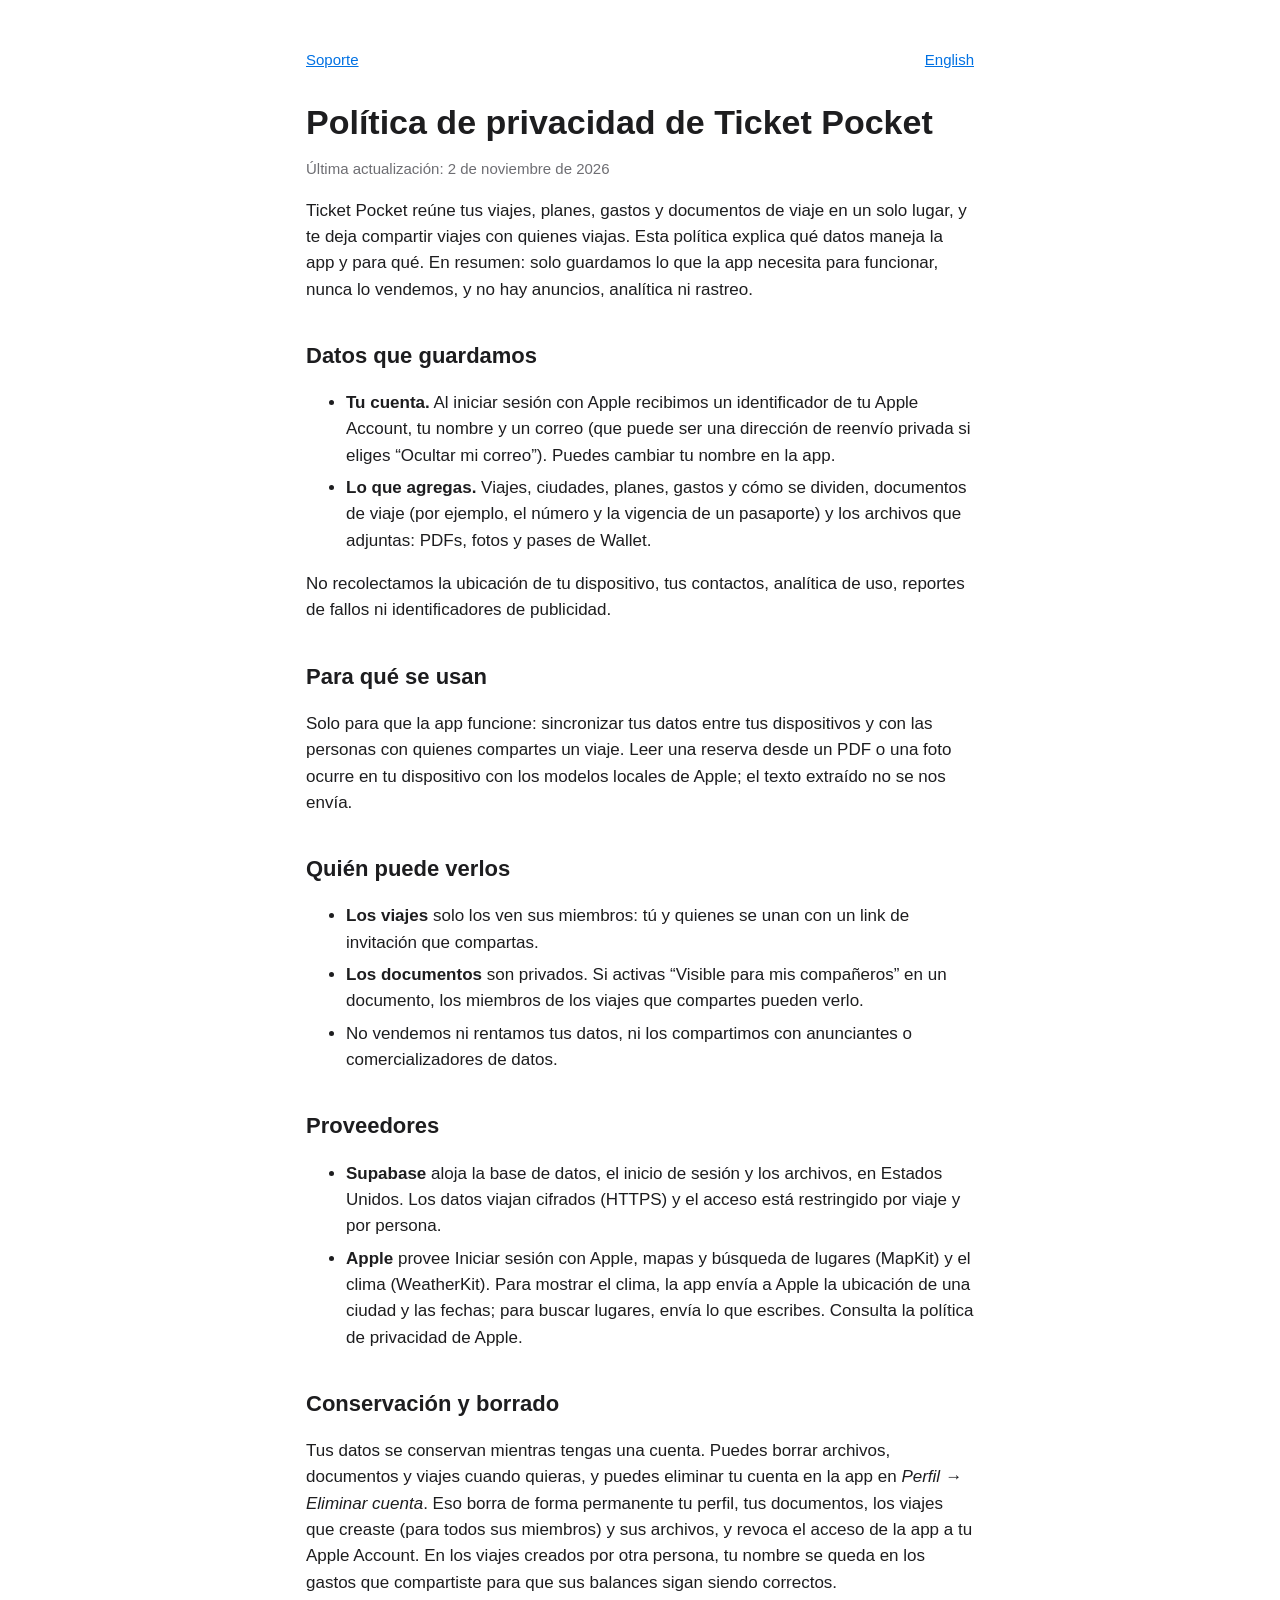
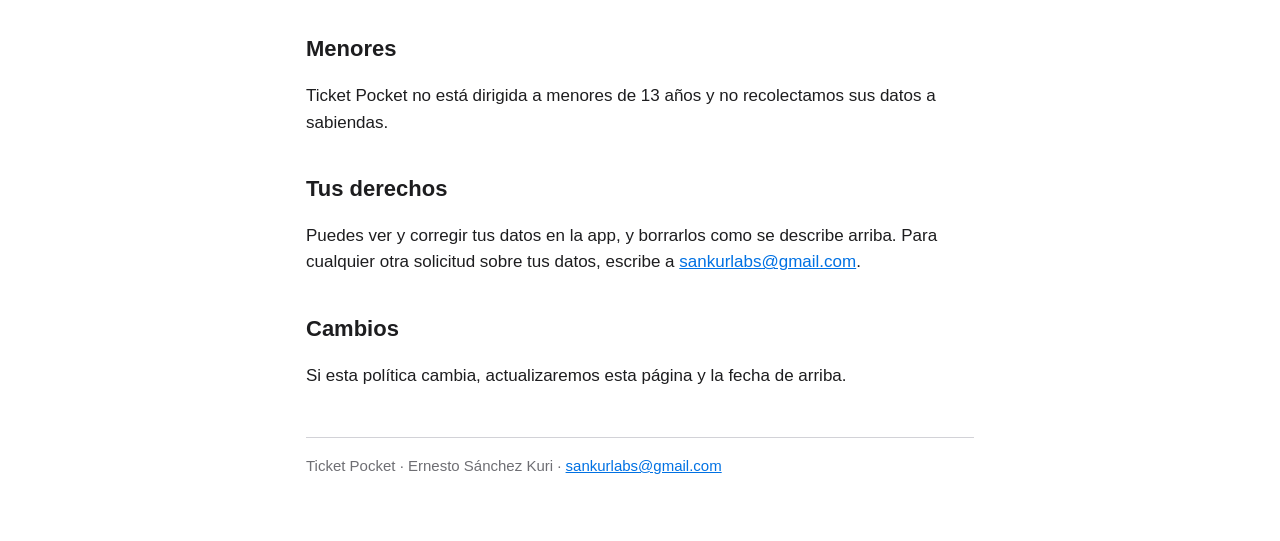
==== ticket-pocket/privacy/es/index.html @ 851bdd75 "Ticket Pocket support and privacy pages" ====
<!doctype html>
<html lang="es">
<head>
  <meta charset="utf-8">
  <meta name="viewport" content="width=device-width, initial-scale=1">
  <title>Ticket Pocket – Política de privacidad</title>
  <link rel="stylesheet" href="/style.css">
</head>
<body>
<main>
  <nav><a href="/ticket-pocket/support/es/">Soporte</a><a href="/ticket-pocket/privacy/" lang="en">English</a></nav>
  <h1>Política de privacidad de Ticket Pocket</h1>
  <p class="updated">Última actualización: 2 de noviembre de 2026</p>

  <p>Ticket Pocket reúne tus viajes, planes, gastos y documentos de viaje en un solo lugar, y te deja
  compartir viajes con quienes viajas. Esta política explica qué datos maneja la app y para qué.
  En resumen: solo guardamos lo que la app necesita para funcionar, nunca lo vendemos, y no hay anuncios,
  analítica ni rastreo.</p>

  <h2>Datos que guardamos</h2>
  <ul>
    <li><strong>Tu cuenta.</strong> Al iniciar sesión con Apple recibimos un identificador de tu Apple
      Account, tu nombre y un correo (que puede ser una dirección de reenvío privada si eliges “Ocultar mi
      correo”). Puedes cambiar tu nombre en la app.</li>
    <li><strong>Lo que agregas.</strong> Viajes, ciudades, planes, gastos y cómo se dividen, documentos de
      viaje (por ejemplo, el número y la vigencia de un pasaporte) y los archivos que adjuntas: PDFs, fotos
      y pases de Wallet.</li>
  </ul>
  <p>No recolectamos la ubicación de tu dispositivo, tus contactos, analítica de uso, reportes de fallos
  ni identificadores de publicidad.</p>

  <h2>Para qué se usan</h2>
  <p>Solo para que la app funcione: sincronizar tus datos entre tus dispositivos y con las personas con
  quienes compartes un viaje. Leer una reserva desde un PDF o una foto ocurre en tu dispositivo con los
  modelos locales de Apple; el texto extraído no se nos envía.</p>

  <h2>Quién puede verlos</h2>
  <ul>
    <li><strong>Los viajes</strong> solo los ven sus miembros: tú y quienes se unan con un link de
      invitación que compartas.</li>
    <li><strong>Los documentos</strong> son privados. Si activas “Visible para mis compañeros” en
      un documento, los miembros de los viajes que compartes pueden verlo.</li>
    <li>No vendemos ni rentamos tus datos, ni los compartimos con anunciantes o comercializadores de
      datos.</li>
  </ul>

  <h2>Proveedores</h2>
  <ul>
    <li><strong>Supabase</strong> aloja la base de datos, el inicio de sesión y los archivos, en Estados
      Unidos. Los datos viajan cifrados (HTTPS) y el acceso está restringido por viaje y por persona.</li>
    <li><strong>Apple</strong> provee Iniciar sesión con Apple, mapas y búsqueda de lugares (MapKit) y el
      clima (WeatherKit). Para mostrar el clima, la app envía a Apple la ubicación de una ciudad y las
      fechas; para buscar lugares, envía lo que escribes. Consulta la política de privacidad de Apple.</li>
  </ul>

  <h2>Conservación y borrado</h2>
  <p>Tus datos se conservan mientras tengas una cuenta. Puedes borrar archivos, documentos y viajes cuando
  quieras, y puedes eliminar tu cuenta en la app en <em>Perfil → Eliminar cuenta</em>. Eso borra de forma
  permanente tu perfil, tus documentos, los viajes que creaste (para todos sus miembros) y sus archivos, y
  revoca el acceso de la app a tu Apple Account. En los viajes creados por otra persona, tu nombre se queda
  en los gastos que compartiste para que sus balances sigan siendo correctos.</p>

  <h2>Menores</h2>
  <p>Ticket Pocket no está dirigida a menores de 13 años y no recolectamos sus datos a sabiendas.</p>

  <h2>Tus derechos</h2>
  <p>Puedes ver y corregir tus datos en la app, y borrarlos como se describe arriba. Para cualquier otra
  solicitud sobre tus datos, escribe a <a href="mailto:sankurlabs@gmail.com">sankurlabs@gmail.com</a>.</p>

  <h2>Cambios</h2>
  <p>Si esta política cambia, actualizaremos esta página y la fecha de arriba.</p>

  <footer>Ticket Pocket · Ernesto Sánchez Kuri · <a href="mailto:sankurlabs@gmail.com">sankurlabs@gmail.com</a></footer>
</main>
</body>
</html>
---- style.css ----
:root {
  --bg: #ffffff;
  --text: #1d1d1f;
  --muted: #6e6e73;
  --accent: #0071e3;
  --line: #d2d2d7;
}
@media (prefers-color-scheme: dark) {
  :root {
    --bg: #000000;
    --text: #f5f5f7;
    --muted: #a1a1a6;
    --accent: #2997ff;
    --line: #424245;
  }
}
* { box-sizing: border-box; }
body {
  margin: 0;
  background: var(--bg);
  color: var(--text);
  font: 17px/1.55 -apple-system, BlinkMacSystemFont, "Segoe UI", Roboto, sans-serif;
}
main { max-width: 700px; margin: 0 auto; padding: 48px 16px 64px; }
nav { display: flex; justify-content: space-between; gap: 16px; font-size: 15px; margin-bottom: 32px; }
a { color: var(--accent); }
h1 { font-size: 34px; line-height: 1.15; margin: 0 0 8px; }
h2 { font-size: 22px; margin: 36px 0 8px; }
.updated, footer { color: var(--muted); font-size: 15px; }
footer { border-top: 1px solid var(--line); margin-top: 48px; padding-top: 16px; }
li { margin-bottom: 6px; }
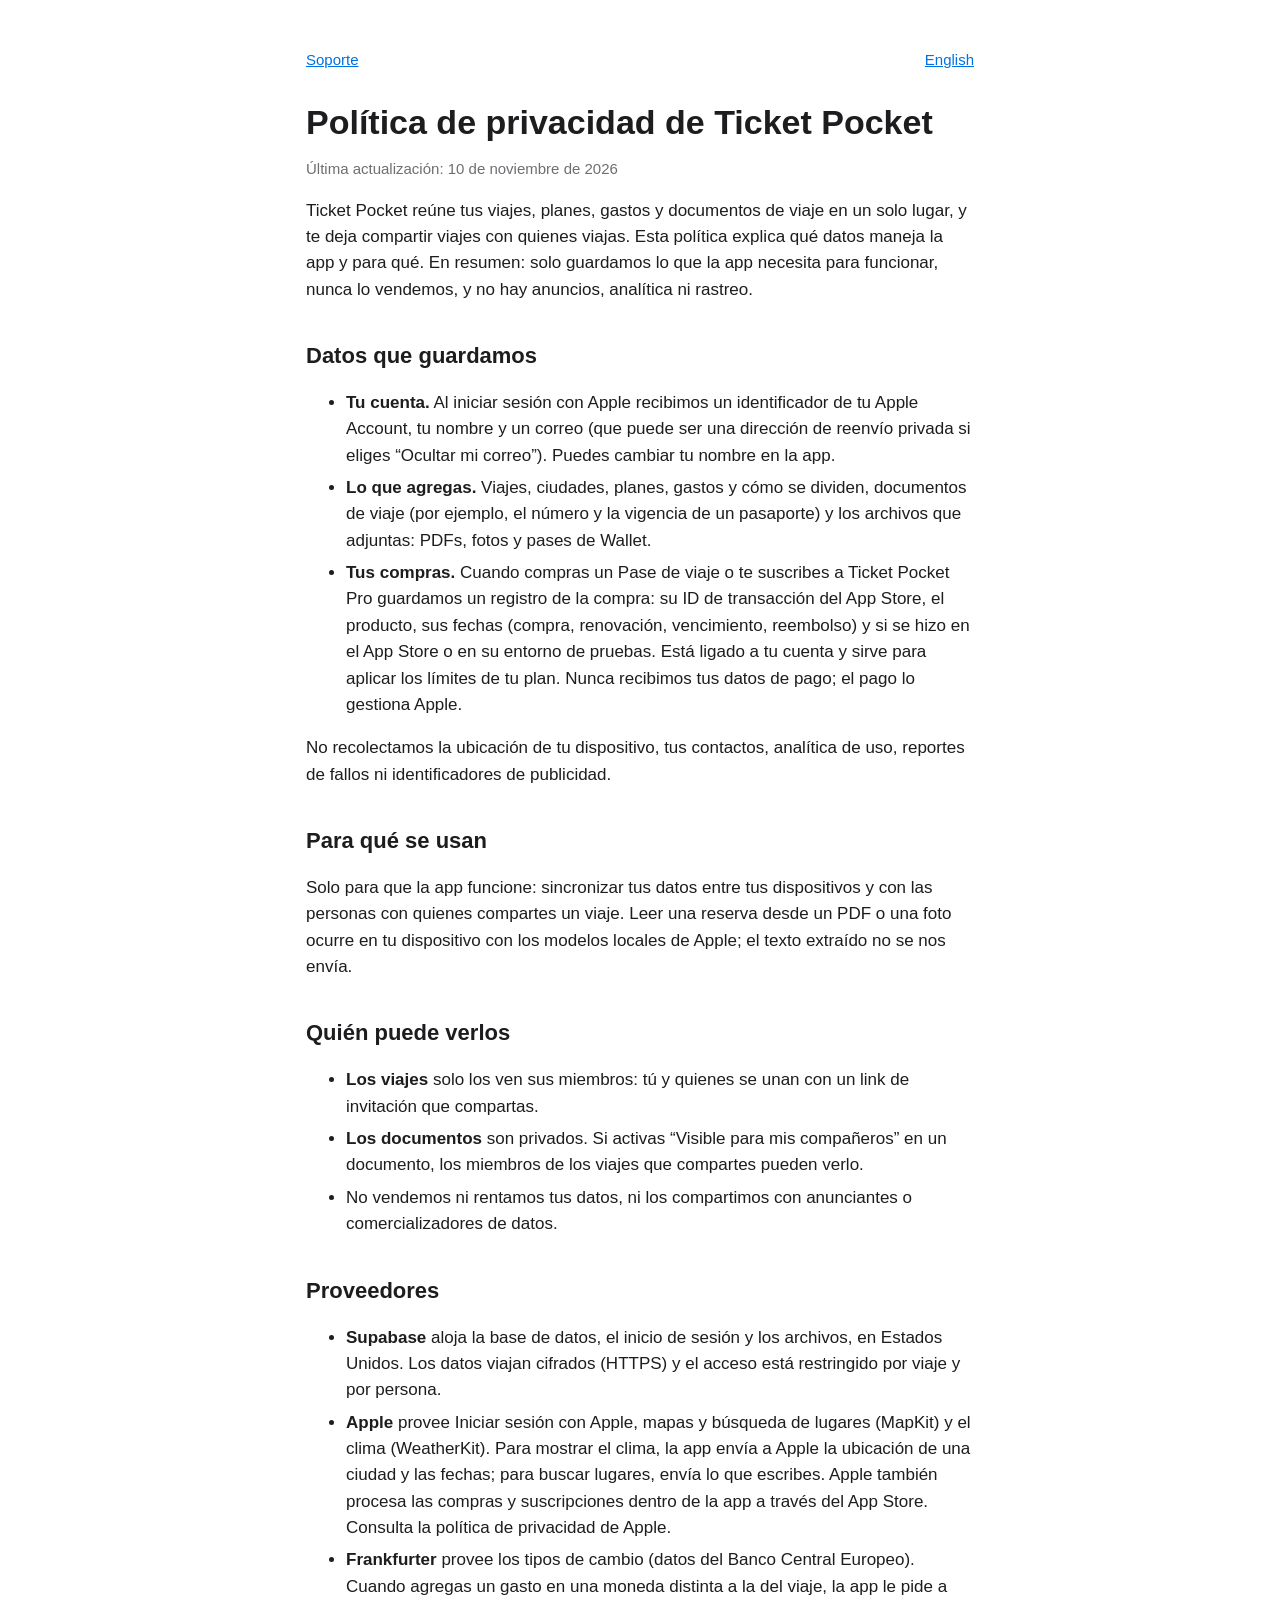
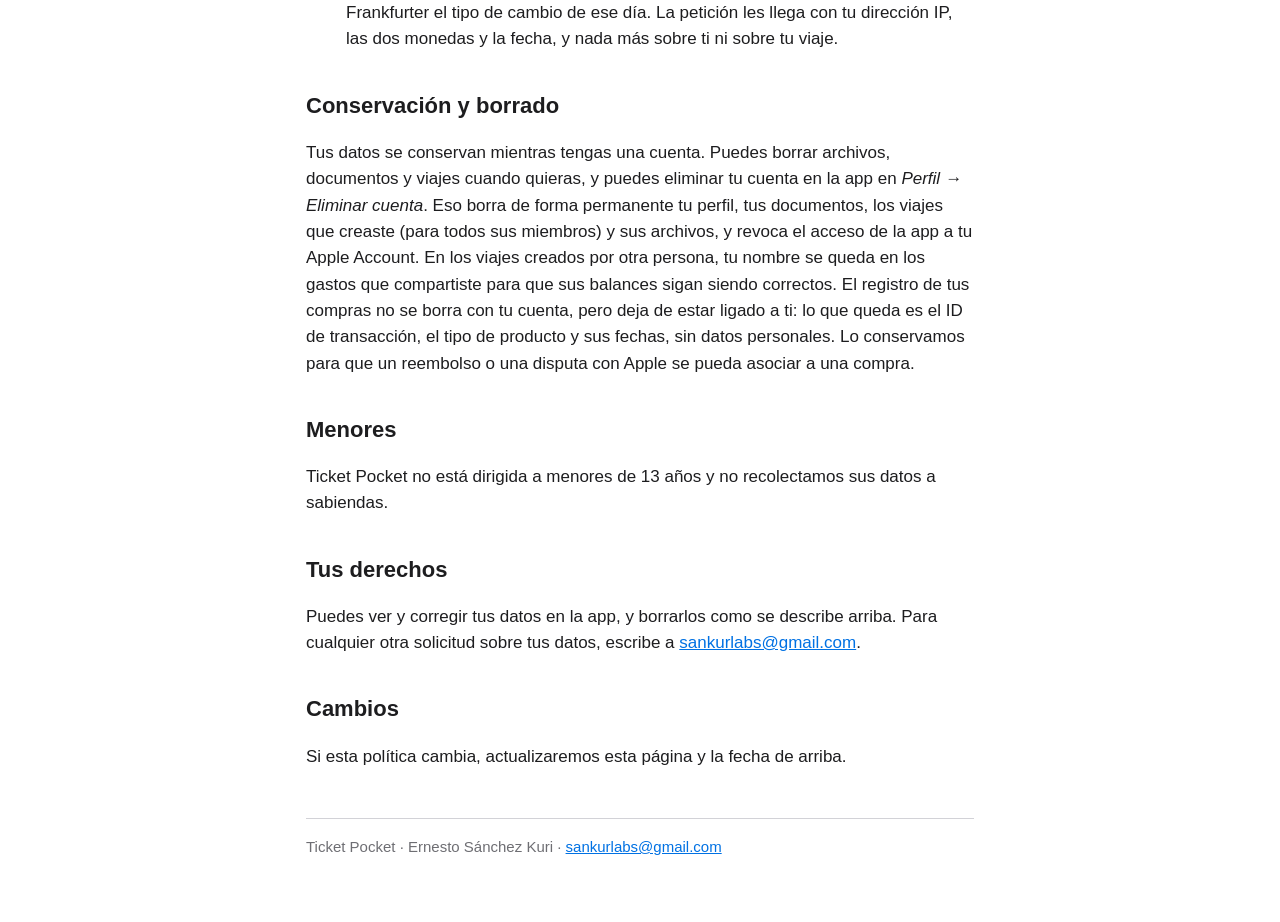
==== commit 40b93019: "Privacy policy: purchases and Frankfurter Ticket Pocket now records App Store purchases (issue #73) " ====
--- a/ticket-pocket/privacy/es/index.html
+++ b/ticket-pocket/privacy/es/index.html
@@ -10,7 +10,7 @@
 <main>
   <nav><a href="/ticket-pocket/support/es/">Soporte</a><a href="/ticket-pocket/privacy/" lang="en">English</a></nav>
   <h1>Política de privacidad de Ticket Pocket</h1>
-  <p class="updated">Última actualización: 2 de noviembre de 2026</p>
+  <p class="updated">Última actualización: 10 de noviembre de 2026</p>
 
   <p>Ticket Pocket reúne tus viajes, planes, gastos y documentos de viaje en un solo lugar, y te deja
   compartir viajes con quienes viajas. Esta política explica qué datos maneja la app y para qué.
@@ -25,6 +25,11 @@
     <li><strong>Lo que agregas.</strong> Viajes, ciudades, planes, gastos y cómo se dividen, documentos de
       viaje (por ejemplo, el número y la vigencia de un pasaporte) y los archivos que adjuntas: PDFs, fotos
       y pases de Wallet.</li>
+    <li><strong>Tus compras.</strong> Cuando compras un Pase de viaje o te suscribes a Ticket Pocket Pro
+      guardamos un registro de la compra: su ID de transacción del App Store, el producto, sus fechas
+      (compra, renovación, vencimiento, reembolso) y si se hizo en el App Store o en su entorno de pruebas.
+      Está ligado a tu cuenta y sirve para aplicar los límites de tu plan. Nunca recibimos tus datos de
+      pago; el pago lo gestiona Apple.</li>
   </ul>
   <p>No recolectamos la ubicación de tu dispositivo, tus contactos, analítica de uso, reportes de fallos
   ni identificadores de publicidad.</p>
@@ -50,7 +55,12 @@
       Unidos. Los datos viajan cifrados (HTTPS) y el acceso está restringido por viaje y por persona.</li>
     <li><strong>Apple</strong> provee Iniciar sesión con Apple, mapas y búsqueda de lugares (MapKit) y el
       clima (WeatherKit). Para mostrar el clima, la app envía a Apple la ubicación de una ciudad y las
-      fechas; para buscar lugares, envía lo que escribes. Consulta la política de privacidad de Apple.</li>
+      fechas; para buscar lugares, envía lo que escribes. Apple también procesa las compras y suscripciones
+      dentro de la app a través del App Store. Consulta la política de privacidad de Apple.</li>
+    <li><strong>Frankfurter</strong> provee los tipos de cambio (datos del Banco Central Europeo). Cuando
+      agregas un gasto en una moneda distinta a la del viaje, la app le pide a Frankfurter el tipo de cambio
+      de ese día. La petición les llega con tu dirección IP, las dos monedas y la fecha, y nada más sobre ti
+      ni sobre tu viaje.</li>
   </ul>
 
   <h2>Conservación y borrado</h2>
@@ -58,7 +68,10 @@
   quieras, y puedes eliminar tu cuenta en la app en <em>Perfil → Eliminar cuenta</em>. Eso borra de forma
   permanente tu perfil, tus documentos, los viajes que creaste (para todos sus miembros) y sus archivos, y
   revoca el acceso de la app a tu Apple Account. En los viajes creados por otra persona, tu nombre se queda
-  en los gastos que compartiste para que sus balances sigan siendo correctos.</p>
+  en los gastos que compartiste para que sus balances sigan siendo correctos. El registro de tus compras no
+  se borra con tu cuenta, pero deja de estar ligado a ti: lo que queda es el ID de transacción, el tipo de
+  producto y sus fechas, sin datos personales. Lo conservamos para que un reembolso o una disputa con Apple
+  se pueda asociar a una compra.</p>
 
   <h2>Menores</h2>
   <p>Ticket Pocket no está dirigida a menores de 13 años y no recolectamos sus datos a sabiendas.</p>
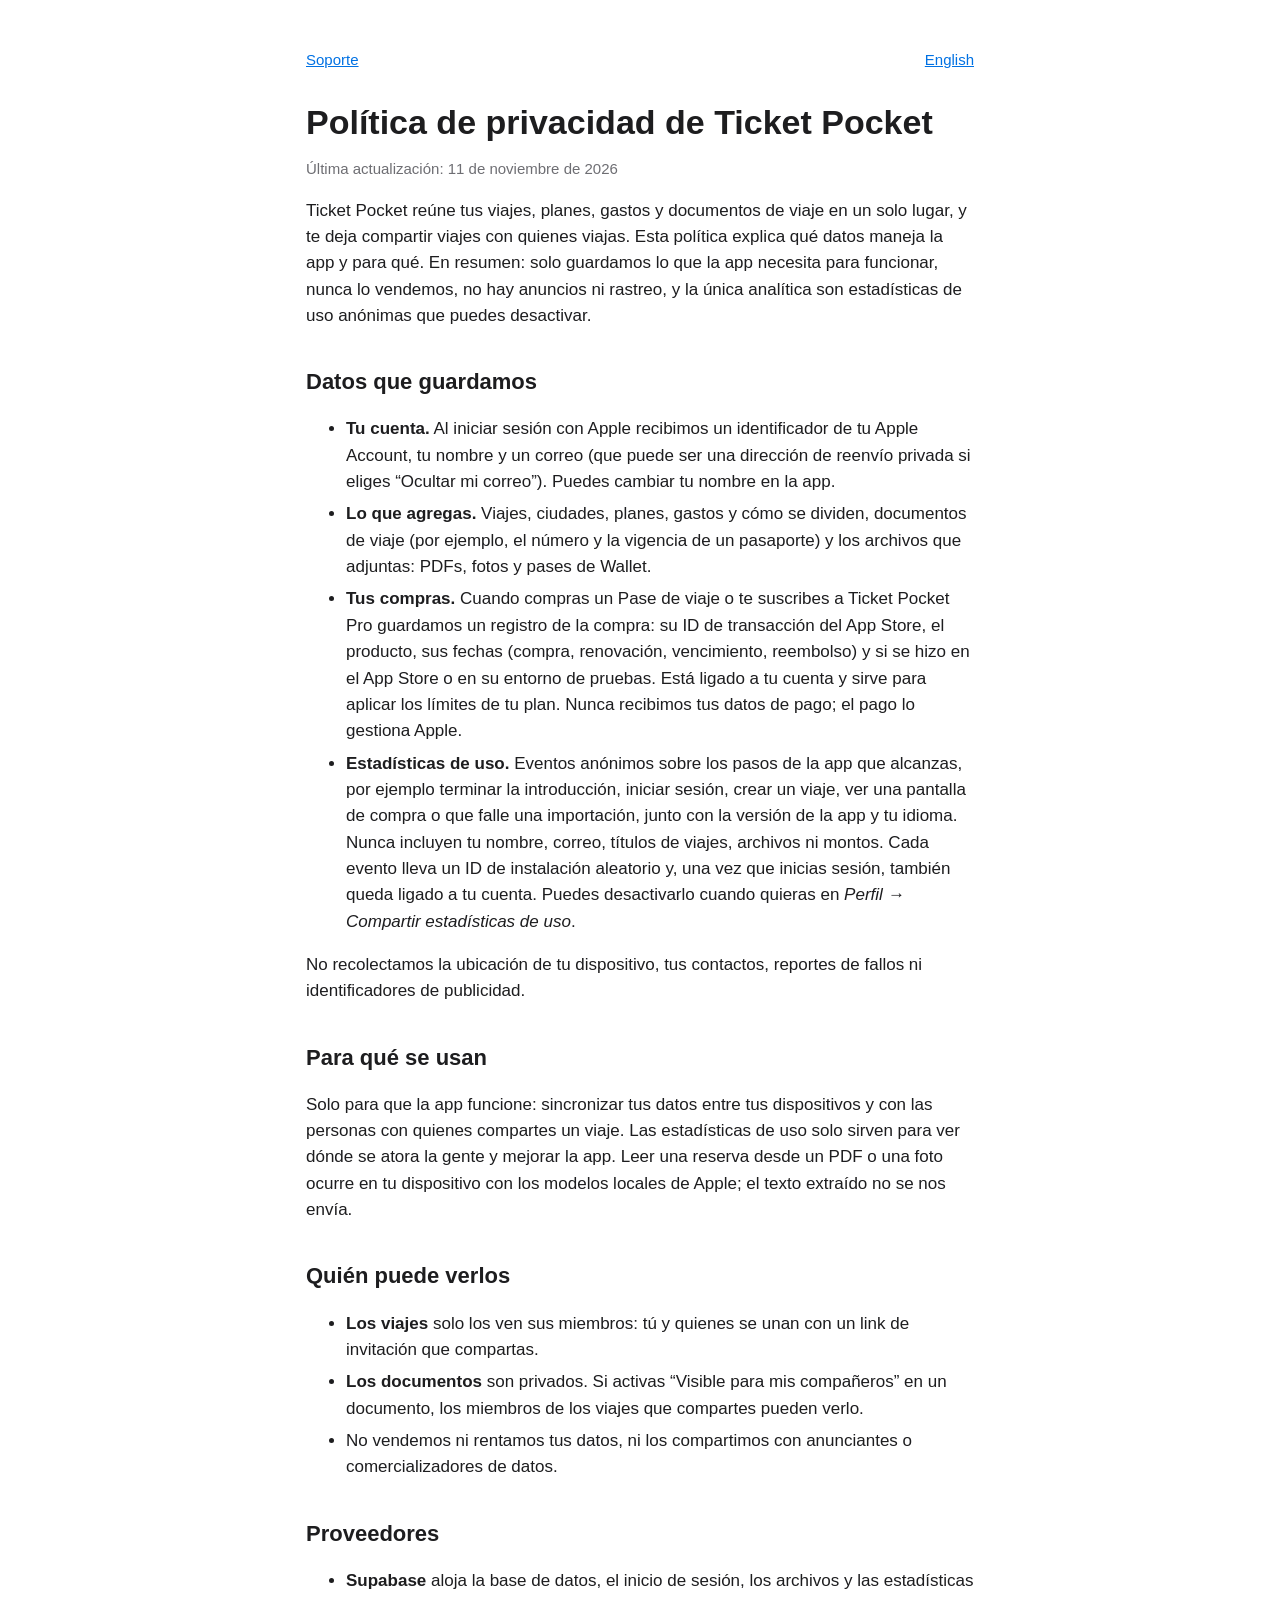
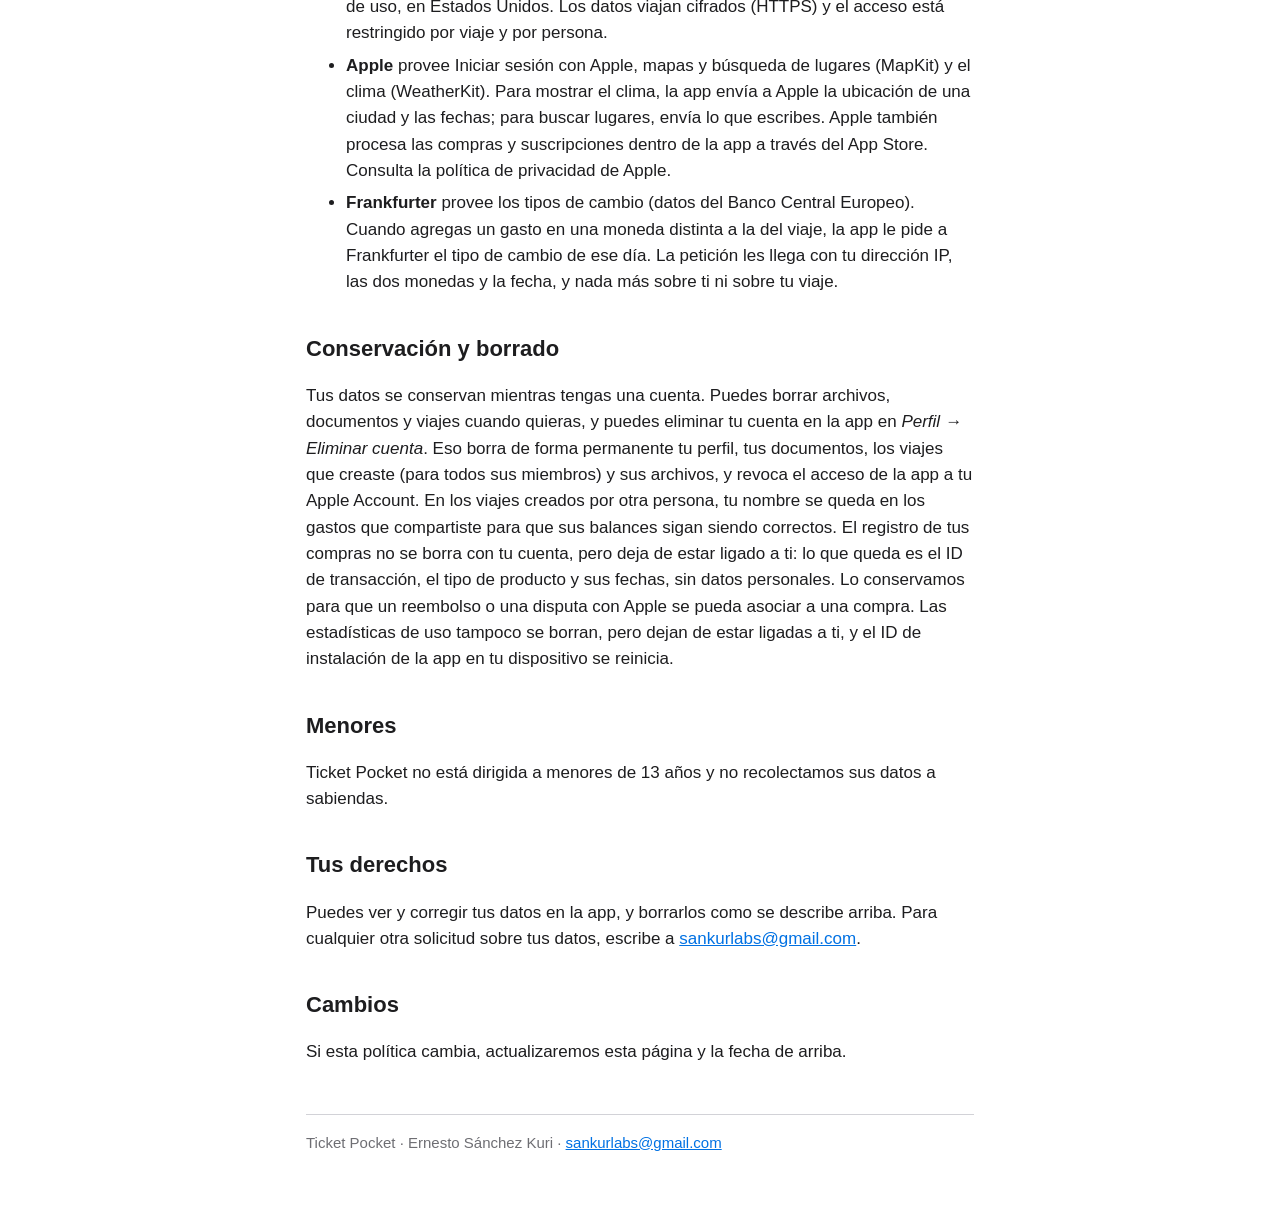
==== commit 2871c2b1: "Privacy policy: anonymous usage statistics Co-Authored-By: Claude Sonnet 5.5 <noreply@anthropic.com>" ====
--- a/ticket-pocket/privacy/es/index.html
+++ b/ticket-pocket/privacy/es/index.html
@@ -10,12 +10,12 @@
 <main>
   <nav><a href="/ticket-pocket/support/es/">Soporte</a><a href="/ticket-pocket/privacy/" lang="en">English</a></nav>
   <h1>Política de privacidad de Ticket Pocket</h1>
-  <p class="updated">Última actualización: 10 de noviembre de 2026</p>
+  <p class="updated">Última actualización: 11 de noviembre de 2026</p>
 
   <p>Ticket Pocket reúne tus viajes, planes, gastos y documentos de viaje en un solo lugar, y te deja
   compartir viajes con quienes viajas. Esta política explica qué datos maneja la app y para qué.
-  En resumen: solo guardamos lo que la app necesita para funcionar, nunca lo vendemos, y no hay anuncios,
-  analítica ni rastreo.</p>
+  En resumen: solo guardamos lo que la app necesita para funcionar, nunca lo vendemos, no hay anuncios ni
+  rastreo, y la única analítica son estadísticas de uso anónimas que puedes desactivar.</p>
 
   <h2>Datos que guardamos</h2>
   <ul>
@@ -30,13 +30,20 @@
       (compra, renovación, vencimiento, reembolso) y si se hizo en el App Store o en su entorno de pruebas.
       Está ligado a tu cuenta y sirve para aplicar los límites de tu plan. Nunca recibimos tus datos de
       pago; el pago lo gestiona Apple.</li>
+    <li><strong>Estadísticas de uso.</strong> Eventos anónimos sobre los pasos de la app que alcanzas, por
+      ejemplo terminar la introducción, iniciar sesión, crear un viaje, ver una pantalla de compra o que
+      falle una importación, junto con la versión de la app y tu idioma. Nunca incluyen tu nombre, correo,
+      títulos de viajes, archivos ni montos. Cada evento lleva un ID de instalación aleatorio y, una vez
+      que inicias sesión, también queda ligado a tu cuenta. Puedes desactivarlo cuando quieras en
+      <em>Perfil → Compartir estadísticas de uso</em>.</li>
   </ul>
-  <p>No recolectamos la ubicación de tu dispositivo, tus contactos, analítica de uso, reportes de fallos
-  ni identificadores de publicidad.</p>
+  <p>No recolectamos la ubicación de tu dispositivo, tus contactos, reportes de fallos ni identificadores
+  de publicidad.</p>
 
   <h2>Para qué se usan</h2>
   <p>Solo para que la app funcione: sincronizar tus datos entre tus dispositivos y con las personas con
-  quienes compartes un viaje. Leer una reserva desde un PDF o una foto ocurre en tu dispositivo con los
+  quienes compartes un viaje. Las estadísticas de uso solo sirven para ver dónde se atora la gente y
+  mejorar la app. Leer una reserva desde un PDF o una foto ocurre en tu dispositivo con los
   modelos locales de Apple; el texto extraído no se nos envía.</p>
 
   <h2>Quién puede verlos</h2>
@@ -51,7 +58,7 @@
 
   <h2>Proveedores</h2>
   <ul>
-    <li><strong>Supabase</strong> aloja la base de datos, el inicio de sesión y los archivos, en Estados
+    <li><strong>Supabase</strong> aloja la base de datos, el inicio de sesión, los archivos y las estadísticas de uso, en Estados
       Unidos. Los datos viajan cifrados (HTTPS) y el acceso está restringido por viaje y por persona.</li>
     <li><strong>Apple</strong> provee Iniciar sesión con Apple, mapas y búsqueda de lugares (MapKit) y el
       clima (WeatherKit). Para mostrar el clima, la app envía a Apple la ubicación de una ciudad y las
@@ -71,7 +78,8 @@
   en los gastos que compartiste para que sus balances sigan siendo correctos. El registro de tus compras no
   se borra con tu cuenta, pero deja de estar ligado a ti: lo que queda es el ID de transacción, el tipo de
   producto y sus fechas, sin datos personales. Lo conservamos para que un reembolso o una disputa con Apple
-  se pueda asociar a una compra.</p>
+  se pueda asociar a una compra. Las estadísticas de uso tampoco se borran, pero dejan de estar ligadas a
+  ti, y el ID de instalación de la app en tu dispositivo se reinicia.</p>
 
   <h2>Menores</h2>
   <p>Ticket Pocket no está dirigida a menores de 13 años y no recolectamos sus datos a sabiendas.</p>
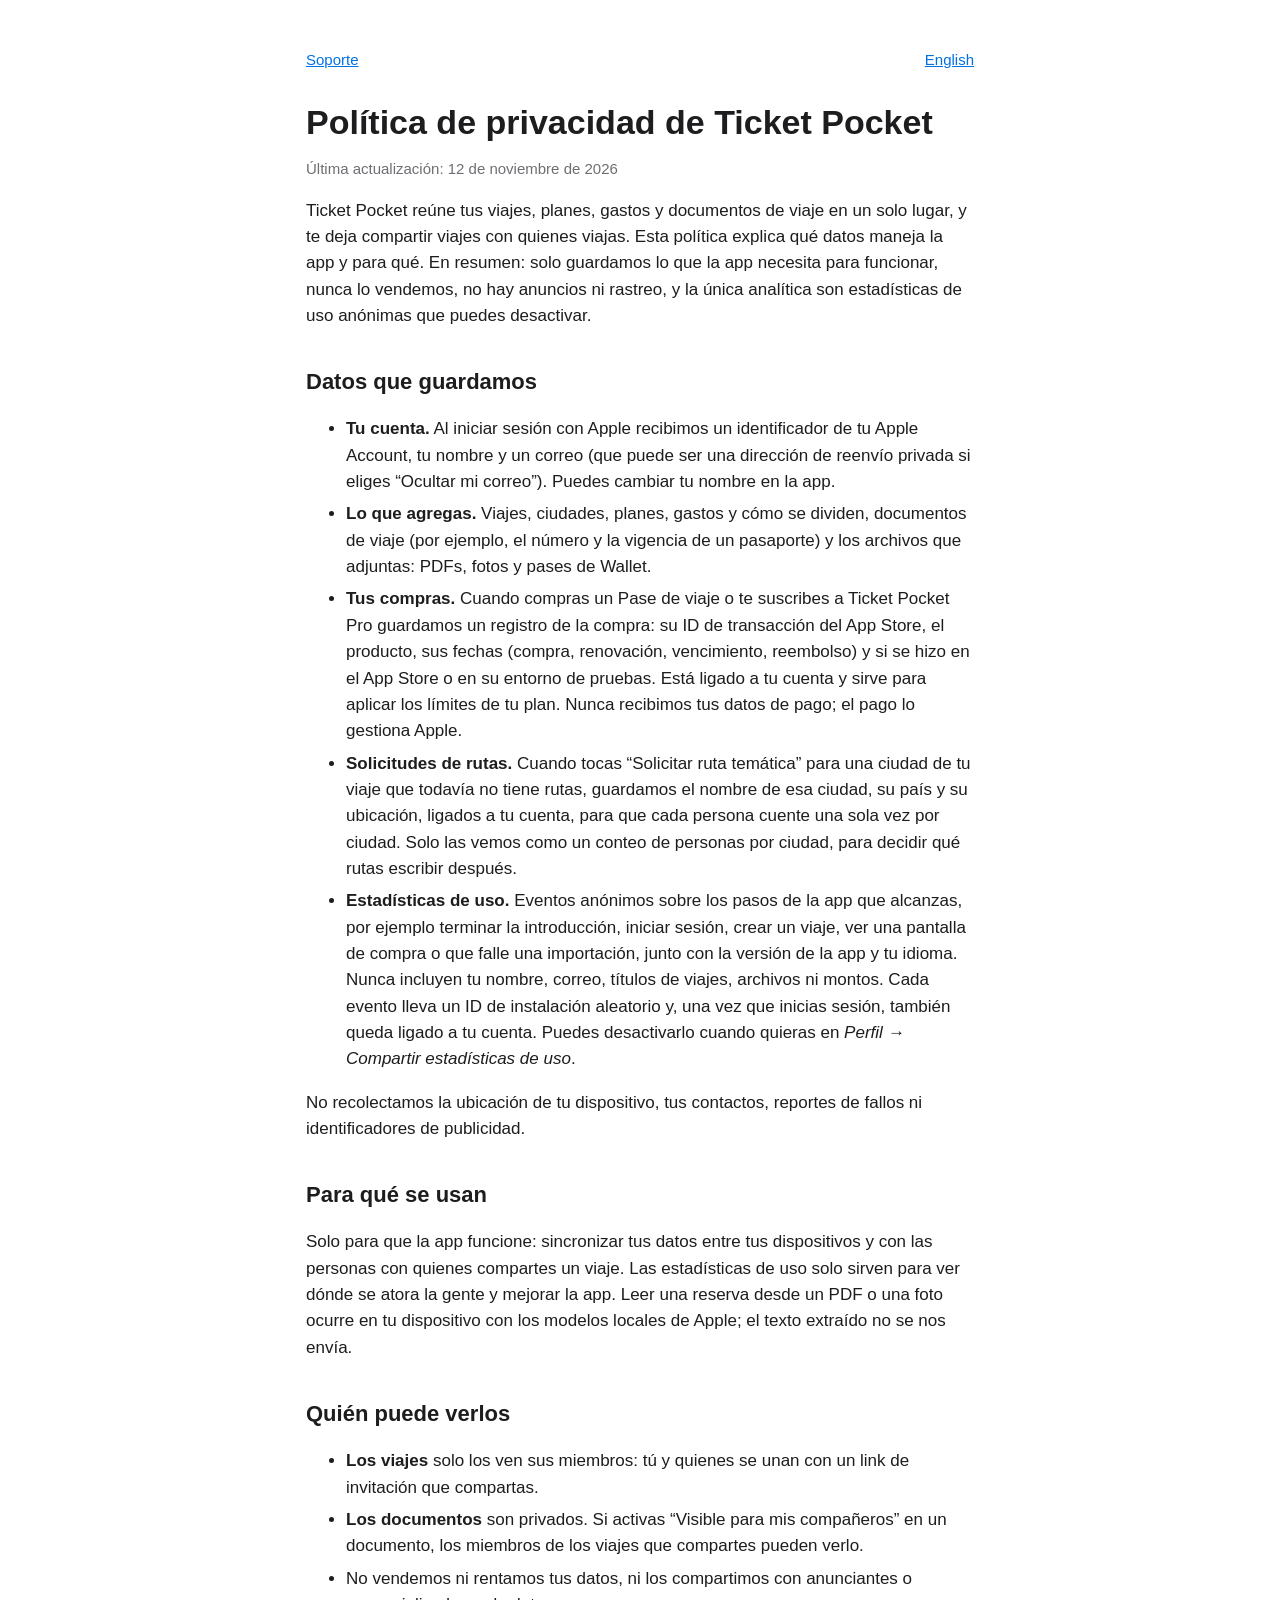
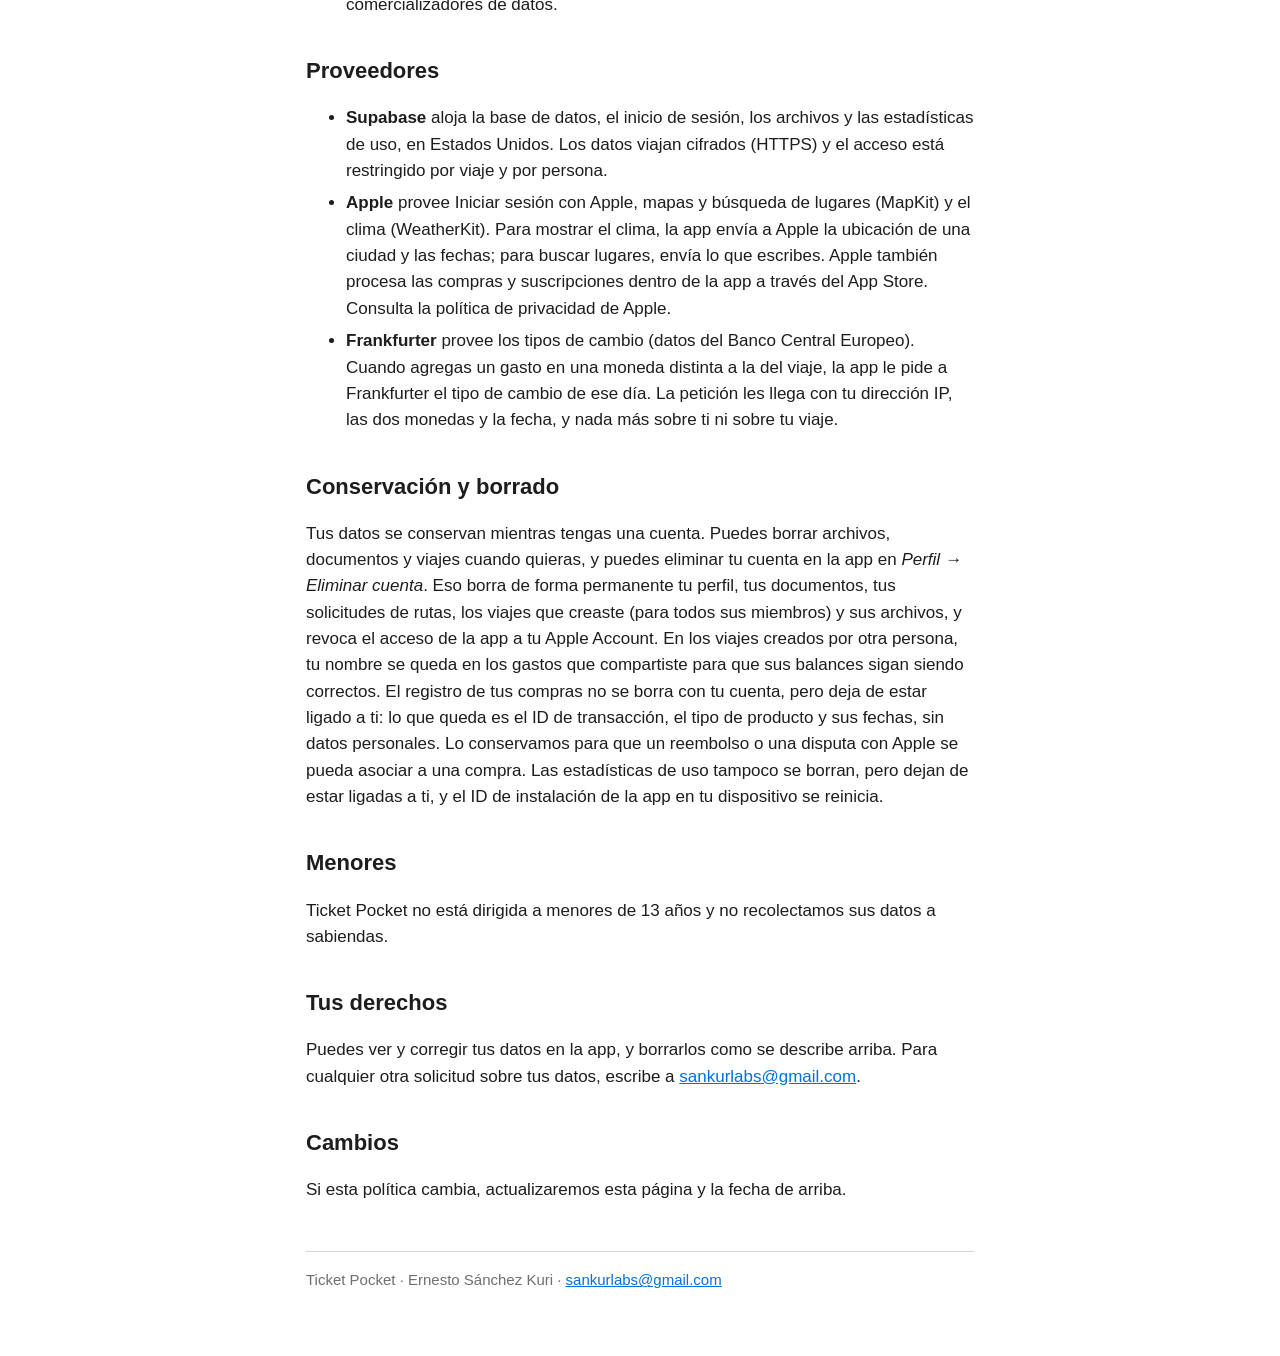
==== commit cc32575b: "Ticket Pocket: mention themed route requests in the privacy policy Co-Authored-By: Claude Opus 5.5 <" ====
--- a/ticket-pocket/privacy/es/index.html
+++ b/ticket-pocket/privacy/es/index.html
@@ -10,7 +10,7 @@
 <main>
   <nav><a href="/ticket-pocket/support/es/">Soporte</a><a href="/ticket-pocket/privacy/" lang="en">English</a></nav>
   <h1>Política de privacidad de Ticket Pocket</h1>
-  <p class="updated">Última actualización: 11 de noviembre de 2026</p>
+  <p class="updated">Última actualización: 12 de noviembre de 2026</p>
 
   <p>Ticket Pocket reúne tus viajes, planes, gastos y documentos de viaje en un solo lugar, y te deja
   compartir viajes con quienes viajas. Esta política explica qué datos maneja la app y para qué.
@@ -30,6 +30,10 @@
       (compra, renovación, vencimiento, reembolso) y si se hizo en el App Store o en su entorno de pruebas.
       Está ligado a tu cuenta y sirve para aplicar los límites de tu plan. Nunca recibimos tus datos de
       pago; el pago lo gestiona Apple.</li>
+    <li><strong>Solicitudes de rutas.</strong> Cuando tocas “Solicitar ruta temática” para una ciudad de tu
+      viaje que todavía no tiene rutas, guardamos el nombre de esa ciudad, su país y su ubicación, ligados a
+      tu cuenta, para que cada persona cuente una sola vez por ciudad. Solo las vemos como un conteo de
+      personas por ciudad, para decidir qué rutas escribir después.</li>
     <li><strong>Estadísticas de uso.</strong> Eventos anónimos sobre los pasos de la app que alcanzas, por
       ejemplo terminar la introducción, iniciar sesión, crear un viaje, ver una pantalla de compra o que
       falle una importación, junto con la versión de la app y tu idioma. Nunca incluyen tu nombre, correo,
@@ -73,7 +77,8 @@
   <h2>Conservación y borrado</h2>
   <p>Tus datos se conservan mientras tengas una cuenta. Puedes borrar archivos, documentos y viajes cuando
   quieras, y puedes eliminar tu cuenta en la app en <em>Perfil → Eliminar cuenta</em>. Eso borra de forma
-  permanente tu perfil, tus documentos, los viajes que creaste (para todos sus miembros) y sus archivos, y
+  permanente tu perfil, tus documentos, tus solicitudes de rutas, los viajes que creaste (para todos sus
+  miembros) y sus archivos, y
   revoca el acceso de la app a tu Apple Account. En los viajes creados por otra persona, tu nombre se queda
   en los gastos que compartiste para que sus balances sigan siendo correctos. El registro de tus compras no
   se borra con tu cuenta, pero deja de estar ligado a ti: lo que queda es el ID de transacción, el tipo de
